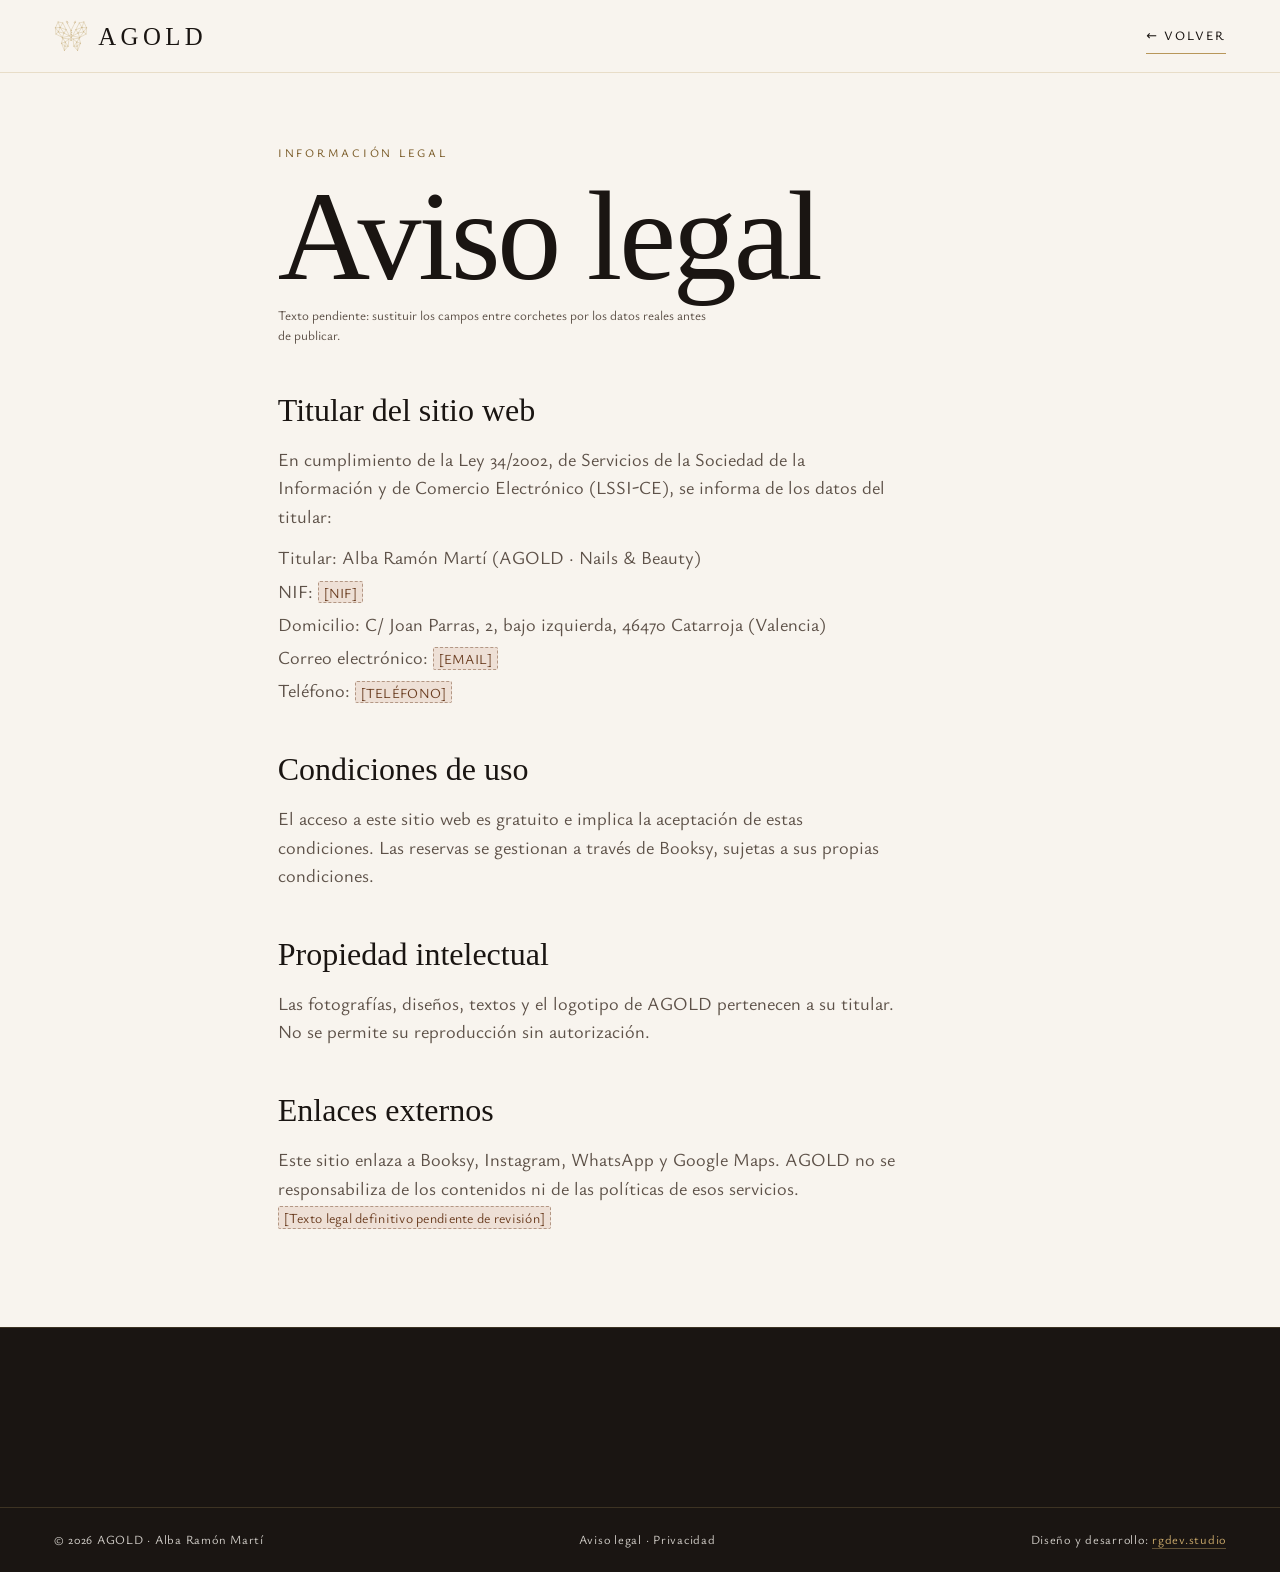
==== aviso-legal.html @ 62e0ce99 "Web de AGOLD · Nails & Beauty: one-page con mariposa 3D «Metamorfosis» - Hero WebGL con facetas de p" ====
<!doctype html>
<html lang="es" class="js reduced">
<head>
  <meta charset="utf-8">
  <meta name="viewport" content="width=device-width, initial-scale=1">
  <title>Aviso legal | AGOLD · Nails &amp; Beauty</title>
  <meta name="robots" content="noindex">
  <link rel="icon" href="favicon.svg" type="image/svg+xml">
  <link rel="stylesheet" href="css/styles.css">
</head>
<body>
  <header class="nav is-solid">
    <a class="nav__brand" href="./" aria-label="AGOLD · Volver al inicio">
      <img src="assets/logo/agold-mariposa.svg" alt="" width="34" height="32">
      <span class="nav__word">AGOLD</span>
    </a>
    <a class="link-arrow" href="./">← Volver</a>
  </header>
  <main class="legal wrap">
    <span class="eyebrow">Información legal</span>
    <h1 class="display">Aviso legal</h1>
    <p class="hours__note">Texto pendiente: sustituir los campos entre corchetes por los datos reales antes de publicar.</p>
    <h2>Titular del sitio web</h2>
    <p>En cumplimiento de la Ley 34/2002, de Servicios de la Sociedad de la Información y de Comercio Electrónico (LSSI-CE), se informa de los datos del titular:</p>
    <ul>
      <li>Titular: Alba Ramón Martí (AGOLD · Nails &amp; Beauty)</li>
      <li>NIF: <span class="ph">[NIF]</span></li>
      <li>Domicilio: C/ Joan Parras, 2, bajo izquierda, 46470 Catarroja (Valencia)</li>
      <li>Correo electrónico: <span class="ph">[EMAIL]</span></li>
      <li>Teléfono: <span class="ph">[TELÉFONO]</span></li>
    </ul>
    <h2>Condiciones de uso</h2>
    <p>El acceso a este sitio web es gratuito e implica la aceptación de estas condiciones. Las reservas se gestionan a través de Booksy, sujetas a sus propias condiciones.</p>
    <h2>Propiedad intelectual</h2>
    <p>Las fotografías, diseños, textos y el logotipo de AGOLD pertenecen a su titular. No se permite su reproducción sin autorización.</p>
    <h2>Enlaces externos</h2>
    <p>Este sitio enlaza a Booksy, Instagram, WhatsApp y Google Maps. AGOLD no se responsabiliza de los contenidos ni de las políticas de esos servicios.</p>
    <p><span class="ph">[Texto legal definitivo pendiente de revisión]</span></p>
  </main>
  <footer class="footer">
    <div class="wrap footer__legal">
      <p>© 2026 AGOLD · Alba Ramón Martí</p>
      <p><a href="aviso-legal.html">Aviso legal</a> · <a href="privacidad.html">Privacidad</a></p>
      <p class="footer__credit">Diseño y desarrollo: <a href="https://www.instagram.com/rgdev.studio" target="_blank" rel="noopener">rgdev.studio</a></p>
    </div>
  </footer>
</body>
</html>
---- css/styles.css ----
/* ════════════════════════════════════════════════════════════════
   AGOLD · Nails & Beauty — «oro hecho a mano»
   Diseño y desarrollo: rgdev.studio
   ════════════════════════════════════════════════════════════════ */

@font-face {
  font-family: 'Imbue';
  src: url('../assets/fonts/imbue-var.woff2') format('woff2');
  font-weight: 100 900; font-style: normal; font-display: swap;
}
@font-face {
  font-family: 'Redaction';
  src: url('../assets/fonts/redaction-italic.woff2') format('woff2');
  font-weight: 400; font-style: italic; font-display: swap;
}
@font-face {
  font-family: 'Ysabeau';
  src: url('../assets/fonts/ysabeau-var.woff2') format('woff2');
  font-weight: 1 1000; font-style: normal; font-display: swap;
}
@font-face {
  font-family: 'Syne';
  src: url('../assets/fonts/syne-500.woff2') format('woff2');
  font-weight: 500; font-style: normal; font-display: swap;
}

:root {
  --ivory: #F8F4EE;
  --ivory-2: #F3EDE4;
  --champagne: #EFE6D8;
  --nude: #E8CFC4;
  --gold: #B8975A;          /* filetes, iconos, detalles (nunca texto pequeño sobre claro) */
  --gold-light: #D9BE86;
  --gold-text: #7E602E;     /* oro oscuro para texto de acento (AA sobre marfil y champán) */
  --gold-on-dark: #C9A86A;  /* oro para texto sobre espresso (AA) */
  --espresso: #1A1512;
  --ink: #1A1512;
  --ink-soft: #5E5249;      /* texto secundario (6,9:1 sobre marfil) */
  --tortoise: #6B3E22;
  --line: rgba(184, 151, 90, .55);

  --f-display: 'Imbue', 'Didot', 'Bodoni 72', Georgia, serif;   /* titulares: didona condensada */
  --f-italic: 'Redaction', 'Imbue', Georgia, serif;               /* acentos en cursiva caligráfica */
  --f-sans: 'Ysabeau', 'Optima', 'Candara', system-ui, sans-serif;  /* texto e interfaz */
  --f-label: 'Syne', 'Ysabeau', system-ui, sans-serif;            /* etiquetas en mayúsculas */

  --ease: cubic-bezier(0.22, 1, 0.36, 1);
  --gutter: clamp(1rem, 4.2vw, 3.75rem);
  --maxw: 1480px;
  --radius: 3px;
  --nav-h: 4.5rem;
  --section-y: clamp(6rem, 13vw, 12rem);
}

*, *::before, *::after { box-sizing: border-box; }
html { -webkit-text-size-adjust: 100%; text-size-adjust: 100%; scroll-behavior: auto; }
html.lenis, html.lenis body { height: auto; }
.lenis.lenis-smooth { scroll-behavior: auto !important; }
.lenis.lenis-stopped { overflow: hidden; }
body {
  margin: 0;
  background: var(--ivory);
  color: var(--ink);
  font-family: var(--f-sans);
  font-size: 1.0625rem;
  line-height: 1.55;
  font-weight: 430;
  -webkit-font-smoothing: antialiased;
  -moz-osx-font-smoothing: grayscale;
  overflow-x: clip;
}
@media (min-width: 900px) { body { font-size: 1.15rem; } }
img, svg, canvas, picture { display: block; max-width: 100%; }
img { height: auto; }
a { color: inherit; text-decoration: none; }
button { font: inherit; color: inherit; background: none; border: 0; padding: 0; cursor: pointer; }
ul, ol { list-style: none; margin: 0; padding: 0; }
h1, h2, h3, p, figure, dl, dd, blockquote { margin: 0; }
address { font-style: normal; }
::selection { background: var(--nude); color: var(--espresso); }
[hidden] { display: none !important; }

:focus-visible {
  outline: 1.5px solid var(--gold-text);
  outline-offset: 4px;
  border-radius: 2px;
}
.training :focus-visible, .footer :focus-visible, .menu :focus-visible,
.viewer :focus-visible, .final :focus-visible { outline-color: var(--gold-light); }

.sr-only {
  position: absolute !important; width: 1px; height: 1px; padding: 0; margin: -1px;
  overflow: hidden; clip: rect(0 0 0 0); white-space: nowrap; border: 0;
}
.skip-link {
  position: fixed; left: 1rem; top: -4rem; z-index: 200;
  background: var(--espresso); color: var(--ivory); padding: .7rem 1.1rem; border-radius: 999px;
  font-size: .85rem; transition: top .3s var(--ease);
}
.skip-link:focus { top: 1rem; }

.wrap { width: 100%; max-width: var(--maxw); margin-inline: auto; padding-inline: var(--gutter); }

/* Grano de papel muy sutil */
.grain {
  position: fixed; inset: 0; z-index: 90; pointer-events: none; opacity: .055;
  background-image: url("data:image/svg+xml,%3Csvg xmlns='http://www.w3.org/2000/svg' width='180' height='180'%3E%3Cfilter id='n'%3E%3CfeTurbulence type='fractalNoise' baseFrequency='.9' numOctaves='2' stitchTiles='stitch'/%3E%3CfeColorMatrix values='0 0 0 0 .1 0 0 0 0 .08 0 0 0 0 .07 0 0 0 1.4 -.2'/%3E%3C/filter%3E%3Crect width='180' height='180' filter='url(%23n)'/%3E%3C/svg%3E");
}

/* Placeholders visibles (pendientes de Alba) */
.ph {
  font-family: var(--f-sans); font-style: normal; font-size: max(.75em, .8rem); letter-spacing: .02em;
  color: var(--tortoise); background: rgba(232, 207, 196, .55);
  border: 1px dashed rgba(107, 62, 34, .45); border-radius: 2px; padding: .05em .35em;
  white-space: nowrap; vertical-align: baseline;
}
.training .ph, .footer .ph { color: var(--gold-light); background: rgba(201, 168, 106, .1); border-color: rgba(201, 168, 106, .45); }
.placeholder {
  position: relative; display: grid; place-items: center; overflow: hidden;
  background:
    linear-gradient(135deg, transparent 49.6%, rgba(184,151,90,.35) 49.8%, rgba(184,151,90,.35) 50.2%, transparent 50.4%),
    linear-gradient(45deg, transparent 49.6%, rgba(184,151,90,.22) 49.8%, rgba(184,151,90,.22) 50.2%, transparent 50.4%),
    var(--champagne);
  border-radius: var(--radius);
}
.placeholder > span {
  font-size: .7rem; letter-spacing: .18em; text-transform: uppercase; color: var(--ink-soft);
  background: var(--ivory); padding: .5rem .8rem; border-radius: 2px; position: relative;
}

/* ─────────── Tipografía ─────────── */
.eyebrow {
  display: inline-block; font-size: .72rem; font-weight: 500; letter-spacing: .24em;
  text-transform: uppercase; color: var(--gold-text);
}
.sec-head { display: flex; align-items: center; gap: 1rem; margin-bottom: clamp(1.2rem, 2.5vw, 2rem); }
.sec-num {
  font-family: var(--f-display); font-size: .95rem; color: var(--gold-text); letter-spacing: .04em;
  display: inline-flex; align-items: center; gap: 1rem;
}
.sec-num::after { content: ''; width: clamp(2.5rem, 6vw, 5rem); height: 1px; background: var(--gold); }

.display {
  font-family: var(--f-display); font-weight: 400;
  font-size: clamp(3.1rem, 10.5vw, 9rem);
  line-height: .9; letter-spacing: -.035em; color: var(--ink);
}
.display--xl { font-size: clamp(3.3rem, 11.5vw, 10rem); }
.display em, .hero__title em, .manifesto em, .hp__note em {
  font-family: var(--f-italic); font-style: italic; font-weight: 400; font-size: .8em; letter-spacing: -.01em;
  color: var(--gold-text); padding-right: .04em;
}
.line { display: block; overflow: hidden; padding: .04em 0 .14em; margin-bottom: -.12em; }
.line > span { display: inline-block; will-change: transform; }
.lead { font-size: clamp(1.15rem, 1.6vw, 1.4rem); line-height: 1.45; color: var(--ink); max-width: 34ch; }

/* ─────────── Botones ─────────── */
@property --sweep { syntax: '<angle>'; inherits: false; initial-value: 0deg; }
.btn {
  --h: 3.25rem;
  position: relative; isolation: isolate;
  display: inline-flex; align-items: center; justify-content: center; gap: .6rem;
  min-height: var(--h); padding: 0 1.9rem; border-radius: 999px;
  font-family: var(--f-sans); font-size: .78rem; font-weight: 500; letter-spacing: .16em; text-transform: uppercase;
  white-space: nowrap; transition: background-color .4s var(--ease), color .4s var(--ease), border-color .4s var(--ease);
  will-change: transform;
}
.btn > span { position: relative; z-index: 1; }
.btn::before {
  /* destello dorado que recorre el borde */
  content: ''; position: absolute; inset: 0; border-radius: inherit; padding: 1px; z-index: 0; pointer-events: none;
  background: conic-gradient(from var(--sweep), transparent 0 72%, rgba(246, 227, 180, 0) 74%, #F6E3B4 82%, rgba(246, 227, 180, 0) 90%, transparent 100%);
  -webkit-mask: linear-gradient(#000 0 0) content-box, linear-gradient(#000 0 0);
  -webkit-mask-composite: xor; mask-composite: exclude;
  opacity: 0;
}
.btn:hover::before, .btn:focus-visible::before { animation: sweep 1.1s var(--ease) forwards; }
@keyframes sweep { 0% { --sweep: 0deg; opacity: 1; } 85% { opacity: 1; } 100% { --sweep: 360deg; opacity: 0; } }
.btn--sm { --h: 2.6rem; padding: 0 1.3rem; font-size: .72rem; }
.btn--dark { background: var(--espresso); color: var(--ivory); }
.btn--dark:hover { background: #2B231E; }
.btn--line { border: 1px solid var(--gold); color: var(--ink); }
.btn--line:hover { background: var(--espresso); color: var(--ivory); border-color: var(--espresso); }
.btn--gold { background: var(--gold); color: var(--espresso); }
.btn--gold:hover { background: var(--gold-light); }
.btn--ghost-light { border: 1px solid rgba(248, 244, 238, .5); color: var(--ivory); }
.btn--ghost-light:hover { background: var(--ivory); color: var(--espresso); }

.link-arrow {
  display: inline-flex; align-items: center; gap: .5rem; font-size: .8rem; font-weight: 500;
  letter-spacing: .16em; text-transform: uppercase; padding: .5rem 0;
  background: linear-gradient(var(--gold), var(--gold)) 0 100% / 100% 1px no-repeat;
  transition: background-size .5s var(--ease);
}
.link-arrow:hover { background-size: 0 1px; background-position: 100% 100%; }

/* Filete con faceta central (sistema gráfico de la mariposa) */
.facet-rule {
  display: inline-block; width: 5rem; height: 12px; vertical-align: middle;
  background: url("data:image/svg+xml,%3Csvg xmlns='http://www.w3.org/2000/svg' viewBox='0 0 80 12'%3E%3Cpath d='M0 6h33M47 6h33' stroke='%23B8975A' stroke-width='1'/%3E%3Cpath d='M34 6l6-5 6 5-6 5z M34 6h12 M40 1v10' fill='none' stroke='%23B8975A' stroke-width='.8'/%3E%3C/svg%3E") center / contain no-repeat;
}

/* ─────────── Navegación ─────────── */
.nav {
  position: fixed; inset: 0 0 auto 0; z-index: 60; height: var(--nav-h);
  display: flex; align-items: center; justify-content: space-between; padding-inline: var(--gutter);
  transition: transform .6s var(--ease), background-color .5s var(--ease), color .4s;
}
.nav.is-hidden { transform: translateY(-110%); }
.nav.is-solid { background: rgba(248, 244, 238, .92); box-shadow: 0 1px 0 rgba(184, 151, 90, .25); }
.nav__brand { display: inline-flex; align-items: center; gap: .65rem; }
.nav__mark { width: 2.1rem; height: auto; overflow: visible; }
.nav__mark g { fill: none; stroke: var(--gold); stroke-width: 2.4; stroke-linejoin: round; stroke-linecap: round; }
.nav__mark.is-flash g { animation: navflash 1.4s var(--ease); }
@keyframes navflash {
  0% { stroke: var(--gold); filter: none; }
  25% { stroke: #F6E3B4; filter: drop-shadow(0 0 5px rgba(232, 196, 120, .95)); }
  100% { stroke: var(--gold); filter: none; }
}
.nav__word { font-family: var(--f-display); font-size: 1.3rem; letter-spacing: .14em; padding-top: .1em; }
.nav__actions { display: flex; align-items: center; gap: clamp(.6rem, 2vw, 1.4rem); }
.nav__menu { display: inline-flex; align-items: center; gap: .7rem; height: 2.75rem; padding: 0 .2rem; font-size: .72rem; letter-spacing: .2em; text-transform: uppercase; font-weight: 500; }
.nav__burger { display: grid; gap: 6px; width: 26px; }
.nav__burger i { display: block; height: 1px; background: currentColor; transition: transform .5s var(--ease); }
.nav__burger i:last-child { width: 70%; justify-self: end; }
.nav__menu[aria-expanded='true'] .nav__burger i:first-child { transform: translateY(3.5px) rotate(45deg); }
.nav__menu[aria-expanded='true'] .nav__burger i:last-child { width: 100%; transform: translateY(-3.5px) rotate(-45deg); }
.menu-open .nav { color: var(--ivory); background: transparent; box-shadow: none; transform: none; }
.menu-open .nav .btn--line { color: var(--ivory); }
@media (max-width: 520px) { .nav__menu-label { display: none; } .nav__book { --h: 2.4rem; padding: 0 1.05rem; } }

/* Menú a pantalla completa */
.menu {
  position: fixed; inset: 0; z-index: 55; background: var(--espresso); color: var(--ivory);
  display: flex; align-items: stretch; clip-path: inset(0 0 100% 0); transition: clip-path .8s var(--ease);
}
.menu.is-open { clip-path: inset(0 0 0 0); }
.menu__inner { width: 100%; max-width: var(--maxw); margin: 0 auto; padding: calc(var(--nav-h) + 3vh) var(--gutter) 2.5rem; display: flex; flex-direction: column; justify-content: space-between; overflow-y: auto; }
.menu__list { counter-reset: none; }
.menu__list li { border-bottom: 1px solid rgba(201, 168, 106, .22); overflow: hidden; }
.menu__list a { display: flex; align-items: baseline; gap: clamp(1rem, 3vw, 2.5rem); padding: clamp(.4rem, 1.4vh, 1rem) 0; transition: color .4s var(--ease), padding .5s var(--ease); }
.menu__num { font-size: .8rem; letter-spacing: .1em; color: var(--gold-on-dark); min-width: 2ch; }
.menu__txt { font-family: var(--f-display); font-size: clamp(2.6rem, 9.5vh, 7rem); line-height: 1.02; letter-spacing: -.03em; transform: translateY(105%); transition: transform .9s var(--ease); display: inline-block; }
.menu.is-open .menu__txt { transform: none; }
.menu.is-open li:nth-child(2) .menu__txt { transition-delay: .06s; }
.menu.is-open li:nth-child(3) .menu__txt { transition-delay: .12s; }
.menu.is-open li:nth-child(4) .menu__txt { transition-delay: .18s; }
.menu.is-open li:nth-child(5) .menu__txt { transition-delay: .24s; }
.menu__list a:hover { color: var(--gold-light); padding-left: .6rem; }
.menu__foot { display: flex; flex-wrap: wrap; justify-content: space-between; gap: .5rem 2rem; font-size: .8rem; letter-spacing: .12em; text-transform: uppercase; color: rgba(248, 244, 238, .75); padding-top: 2rem; }
.menu__foot a { color: var(--gold-on-dark); }

/* ─────────── HERO · Metamorfosis ─────────── */
.hero { position: relative; z-index: 2; }
.hero__stage {
  position: relative; height: 100vh; height: 100svh; min-height: 34rem; overflow: hidden;
  background: radial-gradient(120% 90% at 50% 42%, #FBF8F3 0%, var(--ivory) 38%, #F2EADD 78%, var(--champagne) 100%);
}
.hero__glow { position: absolute; inset: 0; pointer-events: none;
  background: radial-gradient(38% 30% at 50% 44%, rgba(255, 252, 245, .9), rgba(255, 252, 245, 0) 70%); }
.hero__shadow {
  position: absolute; left: 50%; top: 77%; width: min(46vw, 34rem); height: 3.2rem; transform: translate(-50%, -50%);
  background: radial-gradient(50% 50% at 50% 50%, rgba(92, 70, 40, .22), rgba(92, 70, 40, 0) 70%);
  filter: blur(6px); pointer-events: none;
}
@media (max-width: 899px) { .hero__shadow { top: 72%; width: 78vw; } }

.hero__svg {
  position: absolute; left: 50%; top: 46%; width: min(52vh, 74vw); transform: translate(-50%, -50%);
  pointer-events: none;
}
.draw-butterfly { width: 100%; height: auto; overflow: visible; }
.draw-butterfly g { fill: none; stroke-width: .7; stroke-linejoin: round; stroke-linecap: round; }
.hero-3d .hero__svg { opacity: 0; transition: opacity .6s var(--ease); }
.hero-3d.webgl-failed .hero__svg, .hero-3d.svg-temp .hero__svg, .hero-svg .hero__svg { opacity: 1; transition: opacity .6s var(--ease); }
.motion.hero-svg .draw-butterfly path, .motion.hero-svg .draw-butterfly ellipse,
.motion.webgl-failed .draw-butterfly path, .motion.webgl-failed .draw-butterfly ellipse,
.motion.svg-temp .draw-butterfly path, .motion.svg-temp .draw-butterfly ellipse {
  stroke-dasharray: 1; stroke-dashoffset: 1;
  animation: draw 1.1s var(--ease) forwards; animation-delay: calc(var(--i) * 28ms + .15s);
}
@keyframes draw { to { stroke-dashoffset: 0; } }
.hero__svg.is-shine { filter: drop-shadow(0 0 10px rgba(226, 190, 120, .35)); transition: filter 1.2s; }

.hero__webgl { position: fixed; inset: 0; z-index: 30; pointer-events: none; opacity: 0; transition: opacity .6s var(--ease); }
.hero__webgl.is-ready { opacity: 1; }
.hero__webgl canvas { width: 100% !important; height: 100% !important; }

.hero__kicker {
  position: absolute; left: var(--gutter); right: var(--gutter); bottom: clamp(1.25rem, 4vh, 2.5rem);
  display: flex; flex-direction: column; gap: .15rem; font-size: .7rem; letter-spacing: .22em; text-transform: uppercase; color: var(--ink-soft);
}
@media (max-width: 599px) { .hero__kicker { right: auto; max-width: 52%; font-size: .62rem; letter-spacing: .16em; } .hero__kicker span:last-child { display: none; } .hero__rating { font-size: .62rem; letter-spacing: .1em; } }
.hero__kicker span:first-child { color: var(--ink); }
.hero__rating {
  position: absolute; right: var(--gutter); bottom: clamp(1.25rem, 4vh, 2.5rem); text-align: right;
  display: flex; flex-direction: column; font-size: .7rem; letter-spacing: .16em; text-transform: uppercase; color: var(--ink-soft);
}
.hero__rating strong { font-family: var(--f-display); font-weight: 400; font-size: 1.5rem; letter-spacing: 0; color: var(--ink); line-height: 1.1; }
.hero__cue {
  position: absolute; left: 50%; bottom: clamp(1.25rem, 4vh, 2.5rem); transform: translateX(-50%);
  display: flex; flex-direction: column; align-items: center; gap: .6rem; font-size: .66rem; letter-spacing: .26em; text-transform: uppercase; color: var(--ink-soft);
}
.hero__cue i { width: 1px; height: 2.6rem; background: linear-gradient(var(--gold), var(--gold)) 0 0 / 1px 0 no-repeat, rgba(184, 151, 90, .25); animation: cue 2.4s var(--ease) infinite; }
@keyframes cue { 0% { background-size: 1px 0; background-position: 0 0; } 50% { background-size: 1px 100%; background-position: 0 0; } 51% { background-position: 0 100%; } 100% { background-size: 1px 0; background-position: 0 100%; } }
@media (max-width: 599px) { .hero__cue { display: none; } }
.hero__skip {
  position: absolute; right: var(--gutter); top: calc(var(--nav-h) + .5rem); z-index: 40;
  font-size: .68rem; letter-spacing: .2em; text-transform: uppercase; color: var(--ink-soft);
  padding: .55rem .9rem; border: 1px solid rgba(184, 151, 90, .5); border-radius: 999px; background: rgba(248, 244, 238, .7);
}

.hero__content {
  position: absolute; inset: 0; z-index: 20; display: flex; flex-direction: column; align-items: center; justify-content: center;
  text-align: center; padding: var(--nav-h) var(--gutter) 5rem; pointer-events: none;
}
.hero__content a { pointer-events: auto; }
.hero__title {
  display: flex; flex-wrap: wrap; justify-content: center; column-gap: .24em;
  font-family: var(--f-display); font-weight: 400; font-size: clamp(3.6rem, 17.5vw, 11rem); line-height: .88; letter-spacing: -.04em;
}
.hero__title .line { flex-basis: 100%; padding-inline: .06em; }
.hero__title .br { display: none; }
@media (min-width: 700px) {
  .hero__title { font-size: clamp(3.6rem, 12.2vw, 11rem); }
  .hero__title .line { flex-basis: auto; padding-inline: 0; }
  .hero__title .br { display: block; flex-basis: 100%; height: 0; }
}
.hero__sub { margin-top: clamp(1.4rem, 3vh, 2.2rem); font-size: .74rem; letter-spacing: .22em; text-transform: uppercase; color: var(--ink-soft); max-width: 62ch; }
.hero__ctas { margin-top: 1.6rem; display: flex; flex-wrap: wrap; align-items: center; justify-content: center; gap: 1rem 2rem; }
/* Estados iniciales de la secuencia de scroll (solo con movimiento y JS) */
.motion .hero__title .line > span { transform: translateY(110%); }
.motion [data-hero-fade] { opacity: 0; }
.no-gsap .hero__title .line > span, .no-gsap [data-hero-fade] { transform: none !important; opacity: 1 !important; }

/* Movimiento reducido: hero estático, sin pin */
.reduced .hero__stage { height: auto; min-height: 100svh; display: flex; flex-direction: column; justify-content: center; padding: calc(var(--nav-h) + 1rem) 0 6.5rem; }
.reduced .hero__svg { position: relative; left: auto; top: auto; transform: none; width: min(34vh, 52vw); margin: 0 auto; }
.reduced .hero__content { position: relative; inset: auto; padding-top: 1.5rem; padding-bottom: 0; }
.reduced .hero__shadow, .reduced .hero__cue { display: none; }

/* Primeras fotos (reciben las láminas) */
.hero-photos {
  position: relative; z-index: 1; display: grid; grid-template-columns: repeat(12, 1fr); column-gap: var(--gutter);
  padding: clamp(5rem, 10vw, 9rem) var(--gutter) clamp(4rem, 8vw, 7rem); max-width: var(--maxw); margin: 0 auto;
}
.hp { position: relative; }
.hp__frame { position: relative; border-radius: var(--radius); }
.hp__frame picture, .hp__frame img { width: 100%; height: 100%; object-fit: cover; border-radius: var(--radius); }
.hp figcaption, .card__cap, .caption {
  margin-top: .9rem; font-size: .7rem; letter-spacing: .18em; text-transform: uppercase; color: var(--ink-soft);
}
.hp--a { grid-column: 1 / span 7; }
.hp--a .hp__frame { aspect-ratio: 4 / 5; }
.hp--b { grid-column: 9 / span 4; margin-top: 30%; }
.hp--b .hp__frame { aspect-ratio: 1; }
.hp--c { grid-column: 4 / span 6; margin-top: -18%; }
.hp--c .hp__frame { aspect-ratio: 5 / 4; }
.hp__note { grid-column: 10 / span 3; align-self: end; font-family: var(--f-display); font-size: clamp(1.4rem, 2.2vw, 2rem); line-height: 1.15; letter-spacing: -.01em; }
@media (min-width: 900px) {
  .hp--a { grid-column: 1 / span 5; }
  .hp--b { grid-column: 7 / span 3; margin-top: 42%; }
  .hp--c { grid-column: 10 / span 3; margin-top: 8%; }
  .hp--c .hp__frame { aspect-ratio: 3 / 4; }
  .hp__note { grid-column: 7 / span 4; margin-top: -6rem; }
}
@media (max-width: 899px) {
  .hp--a { grid-column: 1 / span 10; }
  .hp--b { grid-column: 6 / span 7; margin-top: 2.5rem; }
  .hp--c { grid-column: 1 / span 8; margin-top: 3rem; }
  .hp__note { grid-column: 1 / -1; margin-top: 3rem; }
}
/* Marco dorado formado por las láminas */
.leaf-line { position: absolute; inset: -10px; border: 1px solid var(--gold); border-radius: 4px; opacity: 0; transform: scale(1.03); pointer-events: none; transition: opacity .9s var(--ease), transform 1.1s var(--ease); }
.leaf-line::before, .leaf-line::after {
  content: ''; position: absolute; width: 22px; height: 18px;
  background: linear-gradient(135deg, #E9CF94, var(--gold) 55%, #9C7C43);
  clip-path: polygon(0 0, 100% 35%, 30% 100%);
}
.leaf-line::before { left: -8px; top: -8px; }
.leaf-line::after { right: -9px; bottom: -8px; transform: rotate(180deg); }
.is-framed .leaf-line { opacity: 1; transform: none; }
.reduced .leaf-line, .hero-svg .leaf-line, .webgl-failed .leaf-line { opacity: 1; transform: none; }

/* ─────────── Manifiesto ─────────── */
.manifesto { padding: var(--section-y) 0; }
.manifesto .wrap { max-width: 1240px; }
.manifesto__text {
  margin-top: 2rem; font-family: var(--f-display); font-size: clamp(2rem, 4.4vw, 3.6rem); line-height: 1.14; letter-spacing: -.02em;
}
.manifesto__text .w { display: inline; }
.motion .manifesto__text .w { opacity: .3; }
.no-gsap .manifesto__text .w { opacity: 1; }
.manifesto__sign { margin-top: 2.5rem; display: flex; align-items: center; gap: 1rem; font-family: var(--f-italic); font-style: italic; font-size: 1.5rem; }
.manifesto__sign em { color: var(--gold-text); }

/* ─────────── Trabajos · lookbook ─────────── */
.works { position: relative; background: var(--ivory); }
.works__pin { padding: var(--section-y) 0 clamp(3rem, 6vw, 5rem); }
.works__head { display: grid; gap: 1.6rem; }
.filters { display: flex; gap: .45rem; overflow-x: auto; scrollbar-width: none; padding: .3rem var(--gutter); margin-inline: calc(var(--gutter) * -1); -webkit-overflow-scrolling: touch; }
.filters::-webkit-scrollbar { display: none; }
.filter {
  flex: none; min-height: 2.5rem; padding: 0 1.1rem; border: 1px solid rgba(184, 151, 90, .55); border-radius: 999px;
  font-size: .72rem; letter-spacing: .14em; text-transform: uppercase; transition: background-color .35s var(--ease), color .35s var(--ease);
}
.filter:hover { border-color: var(--espresso); }
.filter.is-active { background: var(--espresso); color: var(--ivory); border-color: var(--espresso); }
.works__viewport { margin-top: clamp(2rem, 4vw, 3.5rem); }
.works__track {
  display: flex; align-items: flex-start; gap: clamp(1rem, 3vw, 2.5rem);
  padding-inline: var(--gutter); overflow-x: auto; scroll-snap-type: x mandatory; scrollbar-width: none;
  overscroll-behavior-x: contain; -webkit-overflow-scrolling: touch; cursor: grab;
}
.works__track::-webkit-scrollbar { display: none; }
.works__track.is-dragging { cursor: grabbing; scroll-snap-type: none; }
.card { flex: none; scroll-snap-align: center; width: 74vw; max-width: 26rem; }
.card:nth-child(even) { margin-top: 2.2rem; }
.card__btn { display: block; width: 100%; text-align: left; }
.card__media { position: relative; overflow: hidden; border-radius: var(--radius); background: var(--champagne); }
.card__media picture { width: 100%; height: 100%; }
.card__media img { width: 100%; height: 100%; object-fit: cover; transform-origin: center; transition: transform 1.2s var(--ease); }
.card__btn:hover .card__media img { transform: scale(1.035); }
.card[data-crop='tall'] .card__media { aspect-ratio: 4 / 5.2; }
.card[data-crop='portrait'] .card__media { aspect-ratio: 4 / 5; }
.card[data-crop='square'] .card__media { aspect-ratio: 1; }
.card[data-crop='wide'] .card__media { aspect-ratio: 5 / 4; }
.card__cap { display: flex; gap: .5rem; }
.card__cap b { font-weight: 500; color: var(--ink); white-space: nowrap; }
.works__foot { display: flex; justify-content: space-between; align-items: center; gap: 1rem; margin-top: 2rem; }
.works__count { font-size: .72rem; letter-spacing: .18em; text-transform: uppercase; color: var(--ink-soft); }

/* Escritorio: pin + desplazamiento horizontal */
@media (min-width: 900px) {
  .works__head { grid-template-columns: 1fr auto; align-items: end; }
  .works__head .sec-head, .works__head h2 { grid-column: 1; }
  .filters { grid-column: 2; grid-row: 2; flex-wrap: wrap; justify-content: flex-end; max-width: 34rem; overflow: visible; margin: 0; padding: 0; }
  .card { width: auto; max-width: none; }
  .card[data-crop='tall'] .card__media { height: min(60vh, 40rem); aspect-ratio: 4 / 5.2; }
  .card[data-crop='portrait'] .card__media { height: min(52vh, 34rem); aspect-ratio: 4 / 5; }
  .card[data-crop='square'] .card__media { height: min(44vh, 30rem); aspect-ratio: 1; }
  .card[data-crop='wide'] .card__media { height: min(40vh, 27rem); aspect-ratio: 5 / 4; }
  .card:nth-child(3n+2) { margin-top: 10vh; }
  .card:nth-child(3n) { margin-top: 3vh; }
  .card:nth-child(even) { margin-top: unset; }
  .card:nth-child(3n+2) { margin-top: 10vh; }
  .works.is-pinned .works__pin { height: 100vh; padding: calc(var(--nav-h) + 3vh) 0 3vh; display: flex; flex-direction: column; }
  .works.is-pinned .works__viewport { flex: 1; overflow: hidden; margin-top: 3vh; }
  .works.is-pinned .works__track { overflow: visible; scroll-snap-type: none; width: max-content; padding-right: 30vw; cursor: none; }
  .works.is-pinned .works__head { gap: 1rem; }
  .works.is-pinned .works__head .display { font-size: clamp(3rem, 8vw, 7.5rem); }
  .works.is-pinned .works__foot { margin-top: 0; }
}

/* ─────────── Pincelada + top coat ─────────── */
[data-brush] { position: relative; }
.brush-canvas { position: absolute; inset: 0; width: 100%; height: 100%; z-index: 2; pointer-events: none; border-radius: inherit; }
.topcoat { position: absolute; inset: 0; z-index: 3; overflow: hidden; pointer-events: none; border-radius: inherit; }
.topcoat::after {
  content: ''; position: absolute; top: -20%; bottom: -20%; left: 0; width: 38%;
  background: linear-gradient(100deg, rgba(255, 255, 255, 0) 0%, rgba(255, 255, 255, .08) 30%, rgba(255, 255, 255, .55) 50%, rgba(255, 255, 255, .08) 70%, rgba(255, 255, 255, 0) 100%);
  transform: translateX(-130%) skewX(-14deg);
}
.topcoat.is-on::after { animation: topcoat 1.25s cubic-bezier(.45, .05, .25, 1) forwards; }
@keyframes topcoat { to { transform: translateX(330%) skewX(-14deg); } }

/* Reveal genérico de imagen */
.motion [data-reveal-img] { clip-path: inset(100% 0 0 0); }
.motion [data-reveal-img].is-in { clip-path: inset(0 0 0 0); transition: clip-path 1.4s var(--ease); }
.no-gsap [data-reveal-img] { clip-path: none !important; }
.motion [data-reveal-img] img { transform: scale(1.08); }
.motion [data-reveal-img].is-in img { transform: none; transition: transform 1.8s var(--ease); }

/* ─────────── El detalle ─────────── */
.detail { padding: var(--section-y) 0; background: var(--champagne); position: relative; overflow: hidden; }
.detail__grid { display: grid; gap: clamp(2.5rem, 5vw, 5rem); align-items: center; }
@media (min-width: 900px) { .detail__grid { grid-template-columns: 5fr 7fr; } }
.detail .lead { margin-top: 1.8rem; }
.detail__list { margin-top: 2.2rem; border-top: 1px solid var(--line); counter-reset: n; }
.detail__list li { border-bottom: 1px solid var(--line); }
.detail__list button { display: grid; grid-template-columns: 2.4rem 1fr; width: 100%; text-align: left; padding: 1rem 0; gap: .2rem 0; transition: color .3s; }
.detail__list .n { font-family: var(--f-display); color: var(--gold-text); grid-row: span 2; }
.detail__list strong { font-weight: 500; }
.detail__list span.t { grid-column: 2; color: var(--ink-soft); font-size: .95rem; line-height: 1.5; max-height: 0; overflow: hidden; opacity: 0; transition: max-height .6s var(--ease), opacity .4s; }
.detail__list button[aria-expanded='true'] span.t { max-height: 8rem; opacity: 1; }
.detail__media { position: relative; }
.detail__img { position: relative; border-radius: var(--radius); overflow: visible; }
.detail__img picture, .detail__img img { width: 100%; border-radius: var(--radius); }
.hs {
  position: absolute; z-index: 4; width: 2.75rem; height: 2.75rem; margin: -1.375rem 0 0 -1.375rem; border-radius: 50%;
  display: grid; place-items: center;
}
.hs::before { content: ''; width: .9rem; height: .9rem; border-radius: 50%; background: radial-gradient(circle at 35% 30%, #F6E3B4, var(--gold) 55%, #8C6E3A); box-shadow: 0 0 0 1px rgba(255, 255, 255, .8), 0 2px 10px rgba(26, 21, 18, .35); transition: transform .4s var(--ease); }
.hs::after { content: ''; position: absolute; inset: .3rem; border-radius: 50%; border: 1px solid rgba(255, 248, 230, .9); animation: pulse 2.6s var(--ease) infinite; }
.hs:hover::before, .hs[aria-expanded='true']::before { transform: scale(1.25); }
.hs[aria-expanded='true']::after { animation: none; opacity: 0; }
@keyframes pulse { 0% { transform: scale(.5); opacity: 1; } 100% { transform: scale(1.5); opacity: 0; } }
.reduced .hs::after { animation: none; }
.note {
  position: absolute; z-index: 5; width: min(17rem, 62vw); padding: 1.1rem 1.2rem; background: var(--ivory); border-radius: var(--radius);
  box-shadow: 0 18px 40px -18px rgba(26, 21, 18, .45); border-top: 1px solid var(--gold);
  opacity: 0; transform: translateY(8px); pointer-events: none; transition: opacity .4s var(--ease), transform .5s var(--ease);
}
.note.is-open { opacity: 1; transform: none; pointer-events: auto; }
.note h3 { font-family: var(--f-display); font-weight: 400; font-size: 1.35rem; line-height: 1.1; margin-bottom: .4rem; }
.note p { font-size: .9rem; line-height: 1.5; color: var(--ink-soft); }
.note .n { font-size: .68rem; letter-spacing: .2em; color: var(--gold-text); display: block; margin-bottom: .3rem; }

/* ─────────── Servicios · carta ─────────── */
.services { padding: var(--section-y) 0; }
.services__grid { display: grid; gap: clamp(2rem, 5vw, 6rem); margin-top: clamp(2.5rem, 5vw, 4.5rem); }
@media (min-width: 900px) {
  .services__grid { grid-template-columns: 5fr 7fr; align-items: start; }
  .services__visual { position: sticky; top: calc(var(--nav-h) + 4vh); }
}
.services__photo { position: relative; aspect-ratio: 4 / 5; border-radius: var(--radius); overflow: hidden; background: var(--champagne); }
@media (max-width: 899px) { .services__photo { aspect-ratio: 16 / 10; } }
.sp { position: absolute; inset: 0; opacity: 0; transition: opacity .8s var(--ease); }
.sp.is-active { opacity: 1; }
.sp picture, .sp img { width: 100%; height: 100%; object-fit: cover; }
.sp[data-photo='maquillaje'] img { object-position: 50% 28%; }
.tabs { display: flex; gap: clamp(1rem, 2.5vw, 2rem); border-bottom: 1px solid var(--line); overflow-x: auto; scrollbar-width: none; margin-inline: calc(var(--gutter) * -1); padding-inline: var(--gutter); }
.tabs::-webkit-scrollbar { display: none; }
@media (min-width: 900px) { .tabs { margin: 0; padding: 0; } }
.tabs [role='tab'] {
  flex: none; position: relative; padding: .9rem 0 1rem; font-family: var(--f-display); font-size: clamp(1.35rem, 2.2vw, 1.9rem); color: var(--ink-soft);
  transition: color .3s;
}
.tabs [role='tab']::after { content: ''; position: absolute; left: 0; right: 0; bottom: -1px; height: 1px; background: var(--espresso); transform: scaleX(0); transform-origin: left; transition: transform .6s var(--ease); }
.tabs [role='tab'][aria-selected='true'] { color: var(--ink); }
.tabs [role='tab'][aria-selected='true']::after { transform: none; }
.tabs [role='tab']:hover { color: var(--ink); }
.panel { padding-top: 1.2rem; }
.panel:focus-visible { outline-offset: 8px; }
.panel__group { margin: 1.8rem 0 .2rem; font-size: .72rem; font-weight: 500; letter-spacing: .24em; text-transform: uppercase; color: var(--gold-text); }
.price-list li { display: flex; align-items: baseline; gap: .8rem; padding: 1.05rem 0; border-bottom: 1px solid rgba(184, 151, 90, .28); }
.pl__name { font-size: 1.05rem; font-weight: 450; }
.pl__name small { display: block; margin-top: .15rem; font-size: .7rem; letter-spacing: .16em; text-transform: uppercase; color: var(--ink-soft); font-weight: 400; }
.pl__dots { flex: 1; min-width: 1.5rem; border-bottom: 1px dotted var(--gold); transform: translateY(-.3em); }
.pl__price { font-family: var(--f-display); font-size: clamp(1.25rem, 2vw, 1.55rem); white-space: nowrap; font-variant-numeric: lining-nums tabular-nums; }
.pl__price small { display: block; text-align: right; margin-top: .2rem; font-family: var(--f-sans); font-size: .66rem; letter-spacing: .22em; color: var(--ink-soft); }
.panel__note { margin-top: 1rem; color: var(--ink-soft); }
.services__note { margin: 2rem 0 1.6rem; font-size: .88rem; color: var(--ink-soft); font-style: normal; padding-left: 1rem; border-left: 1px solid var(--gold); }

/* ─────────── Duración y cuidado ─────────── */
.care {
  padding: clamp(3.5rem, 7vw, 6rem) 0; background-color: var(--champagne);
  background-image: url("data:image/svg+xml,%3Csvg xmlns='http://www.w3.org/2000/svg' width='120' height='104' viewBox='0 0 120 104'%3E%3Cpath d='M0 52 30 0h60l30 52-30 52H30z M30 0l30 52L90 0 M30 104l30-52 30 52 M0 52h120' fill='none' stroke='%23B8975A' stroke-opacity='.13' stroke-width='.7'/%3E%3C/svg%3E");
  border-block: 1px solid rgba(184, 151, 90, .35);
}
.care__title { margin-bottom: 2rem; font-weight: 400; }
.care__list { display: grid; gap: 2rem; }
@media (min-width: 760px) { .care__list { grid-template-columns: repeat(3, 1fr); gap: 0; } .care__list li { padding: 0 clamp(1.2rem, 3vw, 2.8rem); border-left: 1px solid var(--line); } .care__list li:first-child { padding-left: 0; border-left: 0; } }
.care__num { display: block; font-family: var(--f-italic); font-style: italic; color: var(--gold-text); margin-bottom: .6rem; }
.care__big { display: block; font-family: var(--f-display); font-weight: 400; font-size: clamp(1.8rem, 3.4vw, 2.8rem); line-height: 1.05; letter-spacing: -.02em; margin-bottom: .7rem; }
.care p { color: var(--ink-soft); font-size: .95rem; }

/* ─────────── Formación (oscura) ─────────── */
.training { position: relative; padding: var(--section-y) 0; background: var(--espresso); color: var(--ivory); overflow: hidden; }
.training .eyebrow, .training .sec-num { color: var(--gold-on-dark); }
.training .display { color: var(--ivory); }
.training .display em { color: var(--gold-on-dark); }
.training .lead { color: rgba(248, 244, 238, .82); margin-top: 1.8rem; }
.training__pattern {
  position: absolute; right: -10vw; top: 50%; width: min(70vw, 60rem); aspect-ratio: 1; transform: translateY(-50%); opacity: .12; pointer-events: none;
  background: url('../assets/logo/agold-mariposa.svg') center / contain no-repeat;
}
.training__grid { position: relative; display: grid; gap: clamp(3rem, 6vw, 6rem); align-items: center; }
@media (min-width: 900px) { .training__grid { grid-template-columns: 1.1fr 1fr; } }
.course { border: 1px solid rgba(201, 168, 106, .45); border-radius: 4px; padding: clamp(1.6rem, 3.5vw, 2.8rem); background: rgba(26, 21, 18, .6); position: relative; }
.course::before { content: ''; position: absolute; top: -1px; left: 2rem; right: 2rem; height: 1px; background: linear-gradient(90deg, transparent, var(--gold-light), transparent); }
.course__tag { font-size: .68rem; letter-spacing: .24em; text-transform: uppercase; color: var(--gold-on-dark); }
.course__title { margin: .8rem 0 1.6rem; font-family: var(--f-display); font-weight: 400; font-size: clamp(1.8rem, 3vw, 2.5rem); line-height: 1.1; }
.course__meta { display: grid; grid-template-columns: 1fr 1fr; gap: 1.2rem 1.5rem; padding: 1.4rem 0; border-block: 1px solid rgba(201, 168, 106, .25); }
.course__meta dt { font-size: .66rem; letter-spacing: .22em; text-transform: uppercase; color: rgba(248, 244, 238, .65); margin-bottom: .3rem; }
.course__notice { margin: 1.4rem 0 1.6rem; color: rgba(248, 244, 238, .82); }

/* ─────────── Alba ─────────── */
.about { padding: var(--section-y) 0; }
.about__grid { display: grid; gap: clamp(2.5rem, 6vw, 6rem); align-items: center; }
@media (min-width: 900px) { .about__grid { grid-template-columns: 5fr 6fr; } }
.placeholder--portrait { aspect-ratio: 4 / 5; }
.about__text .lead { margin: 1.8rem 0 1.2rem; max-width: 30ch; }
.about__text > p:not(.lead) { color: var(--ink-soft); max-width: 52ch; }
.stats { display: grid; grid-template-columns: repeat(3, 1fr); gap: 1rem; margin-top: 2.6rem; border-top: 1px solid var(--line); padding-top: 1.6rem; }
.stats li { display: flex; flex-direction: column; gap: .4rem; }
.stats strong { font-family: var(--f-display); font-weight: 400; font-size: clamp(2rem, 4.4vw, 3.6rem); line-height: 1; letter-spacing: -.03em; font-variant-numeric: lining-nums; }
.stats strong .ph { font-size: .45em; }
.stats li > span { font-size: .7rem; letter-spacing: .14em; text-transform: uppercase; color: var(--ink-soft); line-height: 1.45; }
@media (max-width: 520px) { .stats { grid-template-columns: 1fr 1fr; } .stats li:last-child { grid-column: 1 / -1; } }

/* ─────────── Opiniones ─────────── */
.reviews { padding: var(--section-y) 0; background: var(--ivory-2); overflow: hidden; }
.reviews__rows { margin-top: clamp(2.5rem, 5vw, 4rem); display: grid; gap: 1.2rem; }
.rrow { overflow: hidden; }
.rrow__track { display: flex; gap: 1.2rem; width: max-content; padding-inline: .6rem; }
.motion .rrow__track { animation: rmove var(--dur, 60s) linear infinite; }
.motion .rrow--rev .rrow__track { animation-direction: reverse; }
.rrow:hover .rrow__track, .rrow:focus-within .rrow__track, .rrow.is-paused .rrow__track { animation-play-state: paused; }
@keyframes rmove { to { transform: translateX(-50%); } }
.reduced .rrow { overflow-x: auto; scroll-snap-type: x mandatory; padding-inline: var(--gutter); }
.reduced .rrow__track [aria-hidden='true'] { display: none; }
.rcard {
  flex: none; width: min(80vw, 24rem); padding: 1.6rem 1.7rem; background: var(--ivory); border-radius: var(--radius);
  border: 1px solid rgba(184, 151, 90, .3); display: flex; flex-direction: column; gap: 1rem; scroll-snap-align: start;
}
.rcard__stars { color: var(--gold-text); letter-spacing: .25em; font-size: .85rem; }
.rcard blockquote { font-family: var(--f-display); font-size: 1.3rem; line-height: 1.3; letter-spacing: -.01em; }
.rcard footer { margin-top: auto; font-size: .68rem; letter-spacing: .18em; text-transform: uppercase; color: var(--ink-soft); }
.reviews__total { margin-top: 2.5rem; }
.reviews__total strong { font-weight: 600; }

/* ─────────── Visítanos ─────────── */
.visit { padding: var(--section-y) 0; }
.visit__grid { display: grid; gap: clamp(2rem, 4vw, 4rem); margin-top: clamp(2.5rem, 5vw, 4rem); }
@media (min-width: 900px) { .visit__grid { grid-template-columns: 7fr 4fr; align-items: stretch; } }
.visit__map { position: relative; min-height: 26rem; height: 62vh; max-height: 44rem; border-radius: var(--radius); overflow: hidden; background: var(--champagne); }
@media (max-width: 899px) { .visit__map { height: 70vw; min-height: 20rem; } }
.visit__map-fallback { position: absolute; inset: 0; display: grid; place-items: center; text-align: center; font-family: var(--f-display); font-size: 1.6rem; line-height: 1.2; color: var(--ink-soft);
  background-image: url("data:image/svg+xml,%3Csvg xmlns='http://www.w3.org/2000/svg' width='120' height='104' viewBox='0 0 120 104'%3E%3Cpath d='M0 52 30 0h60l30 52-30 52H30z M30 0l30 52L90 0 M30 104l30-52 30 52 M0 52h120' fill='none' stroke='%23B8975A' stroke-opacity='.18' stroke-width='.7'/%3E%3C/svg%3E"); }
.visit__map .maplibregl-canvas { outline: none; }
.visit__map .maplibregl-ctrl-attrib { font-size: 10px; background: rgba(248, 244, 238, .8); }
.map-marker { width: 64px; height: 64px; display: grid; place-items: center; position: relative; }
.map-marker::before { content: ''; position: absolute; inset: 8px; border-radius: 50%; background: var(--espresso); box-shadow: 0 10px 24px -8px rgba(26, 21, 18, .6); }
.map-marker::after { content: ''; position: absolute; inset: 0; border-radius: 50%; border: 1px solid var(--gold); animation: pulse 2.8s var(--ease) infinite; }
.map-marker svg { position: relative; width: 30px; height: auto; }
.map-marker svg g { fill: none; stroke: var(--gold-light); stroke-width: 3; stroke-linejoin: round; }
.visit__info { display: flex; flex-direction: column; align-items: flex-start; gap: 1.4rem; }
.status { display: inline-flex; align-items: center; gap: .6rem; font-size: .72rem; font-weight: 500; letter-spacing: .2em; text-transform: uppercase; padding: .55rem 1rem; border: 1px solid var(--line); border-radius: 999px; }
.status__dot { width: .5rem; height: .5rem; border-radius: 50%; background: var(--ink-soft); }
.status.is-open .status__dot { background: #4F7A4A; box-shadow: 0 0 0 4px rgba(79, 122, 74, .18); }
.status.is-closed .status__dot { background: var(--tortoise); }
.visit__address { font-family: var(--f-display); font-size: clamp(1.5rem, 2.4vw, 2rem); line-height: 1.2; letter-spacing: -.01em; }
.hours { width: 100%; border-collapse: collapse; font-size: .95rem; }
.hours th, .hours td { padding: .55rem 0; border-bottom: 1px solid rgba(184, 151, 90, .25); text-align: left; font-weight: 400; }
.hours td { text-align: right; color: var(--ink-soft); font-variant-numeric: tabular-nums; }
.hours tr.is-today th, .hours tr.is-today td { color: var(--ink); font-weight: 600; }
.hours tr.is-today th::after { content: ' · hoy'; color: var(--gold-text); font-weight: 500; font-size: .75rem; letter-spacing: .12em; text-transform: uppercase; }
.hours__note { font-size: .82rem; color: var(--tortoise); margin-top: -.6rem; }
.visit__links { display: grid; gap: .5rem; }
.visit__links a { border-bottom: 1px solid var(--line); padding-bottom: .15rem; }
.visit__links a:hover { border-color: var(--espresso); }

/* ─────────── CTA final ─────────── */
.final { position: relative; min-height: 92svh; display: flex; align-items: center; color: var(--ivory); overflow: hidden; background: var(--espresso); }
.final__bg { position: absolute; inset: 0; }
.final__bg picture, .final__bg img { width: 100%; height: 118%; object-fit: cover; object-position: 50% 50%; }
.final__bg::after { content: ''; position: absolute; inset: 0; background: rgba(26, 21, 18, .74); }
.final__inner { position: relative; padding-block: var(--section-y); }
.final .display { color: var(--ivory); }
.final .display em { color: var(--gold-light); }
.final__ctas { margin-top: clamp(2rem, 4vw, 3rem); display: flex; flex-wrap: wrap; gap: 1rem; }

/* ─────────── Footer ─────────── */
.footer { position: relative; background: var(--espresso); color: rgba(248, 244, 238, .82); padding-top: clamp(4rem, 8vw, 7rem); overflow: hidden; border-top: 1px solid rgba(201, 168, 106, .2); }
.footer__grid { display: grid; gap: 2.5rem; grid-template-columns: 1fr 1fr; }
@media (min-width: 900px) { .footer__grid { grid-template-columns: 2fr 1fr 1fr 1.3fr; } }
.footer__brand { grid-column: 1 / -1; display: flex; flex-direction: column; gap: 1.2rem; }
@media (min-width: 900px) { .footer__brand { grid-column: auto; } }
.footer__brand img { width: 6.5rem; height: auto; border-radius: 50%; }
.footer__brand p { max-width: 26ch; }
.footer__h { font-size: .68rem; font-weight: 500; letter-spacing: .24em; text-transform: uppercase; color: var(--gold-on-dark); margin-bottom: 1rem; }
.footer__col ul { display: grid; gap: .5rem; }
.footer a:hover { color: var(--gold-light); }
.footer__legal { display: flex; flex-wrap: wrap; justify-content: space-between; gap: .6rem 2rem; margin-top: clamp(3rem, 6vw, 5rem); padding-top: 1.4rem; padding-bottom: 1.4rem; border-top: 1px solid rgba(201, 168, 106, .2); font-size: .78rem; letter-spacing: .06em; }
.footer__credit a { color: var(--gold-on-dark); border-bottom: 1px solid rgba(201, 168, 106, .4); }
.footer__giant {
  font-family: var(--f-display); font-size: 33vw; line-height: .74; letter-spacing: -.05em; text-align: center;
  color: #6F5A35; margin-bottom: -.13em; margin-top: 1rem; user-select: none; white-space: nowrap;
  background: linear-gradient(180deg, #8C7246 0%, #5E4A2B 100%); -webkit-background-clip: text; background-clip: text; -webkit-text-fill-color: transparent;
}

/* ─────────── Reserva flotante (móvil) ─────────── */
.fab {
  position: fixed; z-index: 58; left: 50%; bottom: max(1rem, env(safe-area-inset-bottom)); transform: translate(-50%, 160%);
  display: flex; align-items: center; gap: .5rem; padding: .35rem; border-radius: 999px; background: rgba(248, 244, 238, .94);
  box-shadow: 0 16px 36px -14px rgba(26, 21, 18, .45), 0 0 0 1px rgba(184, 151, 90, .35); transition: transform .7s var(--ease);
}
.fab.is-visible { transform: translate(-50%, 0); }
.fab__book { --h: 3rem; padding: 0 2.2rem; }
.fab__wa { width: 3rem; height: 3rem; border-radius: 50%; display: grid; place-items: center; border: 1px solid var(--gold); color: var(--ink); }
.fab__wa svg { width: 1.3rem; }
@media (min-width: 900px) { .fab { display: none; } }
.menu-open .fab { transform: translate(-50%, 160%); }

/* ─────────── Visor ─────────── */
.viewer { position: fixed; inset: 0; z-index: 120; background: #14100D; color: var(--ivory); display: grid; grid-template-rows: 1fr auto; touch-action: pan-y; }
.viewer__stage { position: relative; display: grid; place-items: center; padding: 4.5rem 1rem 1rem; overflow: hidden; }
.viewer__stage picture { display: contents; }
.viewer__stage img { max-width: min(92vw, 1100px); max-height: calc(100svh - 10rem); width: auto; height: auto; object-fit: contain; border-radius: var(--radius); user-select: none; -webkit-user-drag: none; }
.viewer__caption { text-align: center; padding: 0 1rem 2rem; font-size: .72rem; letter-spacing: .2em; text-transform: uppercase; color: rgba(248, 244, 238, .85); }
.viewer__count { position: absolute; left: var(--gutter); top: 1.4rem; font-size: .72rem; letter-spacing: .2em; color: var(--gold-on-dark); }
.viewer__btn { position: absolute; min-width: 3rem; min-height: 3rem; display: grid; place-items: center; font-size: .72rem; letter-spacing: .2em; text-transform: uppercase; color: var(--ivory); border-radius: 999px; }
.viewer__btn:hover { color: var(--gold-light); }
.viewer__close { right: var(--gutter); top: .8rem; padding: 0 1rem; border: 1px solid rgba(201, 168, 106, .45); }
.viewer__prev, .viewer__next { top: 50%; transform: translateY(-50%); font-size: 1.4rem; border: 1px solid rgba(201, 168, 106, .45); }
.viewer__prev { left: var(--gutter); }
.viewer__next { right: var(--gutter); }
@media (max-width: 899px) { .viewer__prev, .viewer__next { top: auto; bottom: 4.2rem; transform: none; } }

/* ─────────── Cursor (solo escritorio) ─────────── */
.cursor, .leaf-cursor { display: none; }
.pointer-fine.motion .cursor {
  display: grid; place-items: center; position: fixed; left: 0; top: 0; z-index: 150; pointer-events: none;
  width: 2.25rem; height: 2.25rem; margin: -1.125rem 0 0 -1.125rem; border: 1px solid rgba(26, 21, 18, .55); border-radius: 50%;
  transition: width .45s var(--ease), height .45s var(--ease), margin .45s var(--ease), background-color .4s, border-color .4s, opacity .3s;
  opacity: 0;
}
.pointer-fine.motion .cursor.is-visible { opacity: 1; }
.cursor.is-hover { width: 3.6rem; height: 3.6rem; margin: -1.8rem 0 0 -1.8rem; border-color: var(--gold); }
.cursor.is-view { width: 5.4rem; height: 5.4rem; margin: -2.7rem 0 0 -2.7rem; background: var(--espresso); border-color: var(--espresso); }
.cursor.is-dark { border-color: rgba(248, 244, 238, .6); }
.cursor__label { font-size: .68rem; letter-spacing: .2em; text-transform: uppercase; color: var(--ivory); opacity: 0; transition: opacity .3s; }
.cursor.is-view .cursor__label { opacity: 1; }
.pointer-fine.motion .leaf-cursor { display: block; position: fixed; inset: 0; z-index: 140; pointer-events: none; width: 100vw; height: 100vh; }

/* ─────────── Movimiento reducido ─────────── */
@media (prefers-reduced-motion: reduce) {
  *, *::before, *::after { animation-duration: .001ms !important; animation-iteration-count: 1 !important; transition-duration: .001ms !important; }
}

/* ─────────── Sistema tipográfico: Imbue · Redaction · Syne · Ysabeau ─────────── */
.display, .hero__title, .menu__txt, .manifesto__text, .footer__giant { font-weight: 280; }
.display { font-size: clamp(3.6rem, 13vw, 11.5rem); line-height: .86; letter-spacing: -.025em; }
.display--xl { font-size: clamp(3.8rem, 14vw, 13rem); }
.hero__title { letter-spacing: -.025em; line-height: .84; }
.nav__word, .pl__price, .care__big, .stats strong, .visit__address, .course__title, .note h3,
.rcard blockquote, .tabs [role='tab'], .hp__note, .visit__map-fallback, .hero__rating strong, .sec-num, .detail__list .n { font-weight: 360; }
.manifesto__text { font-size: clamp(2.3rem, 5.4vw, 4.6rem); line-height: 1.04; letter-spacing: -.015em; }
.rcard blockquote { font-size: 1.55rem; line-height: 1.15; }
.care__big { font-size: clamp(2.2rem, 4vw, 3.4rem); }
.stats strong { font-size: clamp(2.6rem, 5.4vw, 4.6rem); }
.pl__price { font-size: clamp(1.45rem, 2.2vw, 1.8rem); }
.tabs [role='tab'] { font-size: clamp(1.6rem, 2.6vw, 2.3rem); }
.visit__address { font-size: clamp(1.8rem, 2.8vw, 2.4rem); line-height: 1.05; }
.course__title { font-size: clamp(2.1rem, 3.4vw, 2.9rem); }
.note h3 { font-size: 1.6rem; }
.menu__txt { font-size: clamp(3rem, 11vh, 8rem); line-height: .98; }
.nav__word { font-size: 1.55rem; letter-spacing: .18em; }
.manifesto__sign { font-family: var(--f-italic); font-size: 1.7rem; }
.care__num { font-family: var(--f-italic); }
.eyebrow, .btn, .link-arrow, .filter, .hp figcaption, .card__cap, .caption, .hero__kicker, .hero__rating, .hero__cue,
.hero__sub, .hero__skip, .nav__menu, .status, .course__tag, .course__meta dt, .footer__h, .menu__foot, .panel__group,
.pl__name small, .pl__price small, .rcard footer, .stats li > span, .works__count, .viewer__caption, .viewer__count,
.viewer__btn, .placeholder > span, .cursor__label, .note .n, .hours tr.is-today th::after {
  font-family: var(--f-label); font-weight: 500;
}
.card__cap b { font-weight: 500; }
.pl__name { font-weight: 520; font-size: 1.12rem; }
.detail__list strong { font-weight: 600; }
.lead { font-size: clamp(1.25rem, 1.8vw, 1.55rem); font-weight: 450; line-height: 1.38; }
/* Escala ajustada a una didona condensada: titulares todavía más grandes */
.display { font-size: clamp(4.4rem, 19vw, 13.5rem); }
.display--xl { font-size: clamp(4.6rem, 20vw, 15rem); }
.hero__title { font-size: clamp(4.4rem, 23vw, 15rem); column-gap: .2em; }
@media (min-width: 700px) { .hero__title { font-size: clamp(4.4rem, 14.5vw, 15rem); } }
.works.is-pinned .works__head .display { font-size: clamp(3.6rem, 10vw, 9rem); }

/* ─────────── Páginas legales ─────────── */
.legal { padding-top: calc(var(--nav-h) + 4rem); padding-bottom: 6rem; max-width: 52rem; }
.legal .display { font-size: clamp(3.6rem, 12vw, 8rem); margin: 1rem 0 1.5rem; }
.legal h2 { font-family: var(--f-display); font-weight: 360; font-size: 2rem; margin: 2.5rem 0 .6rem; }
.legal p, .legal li { color: var(--ink-soft); max-width: 62ch; }
.legal ul { display: grid; gap: .3rem; margin-top: .8rem; }
.legal .nav { justify-content: space-between; }
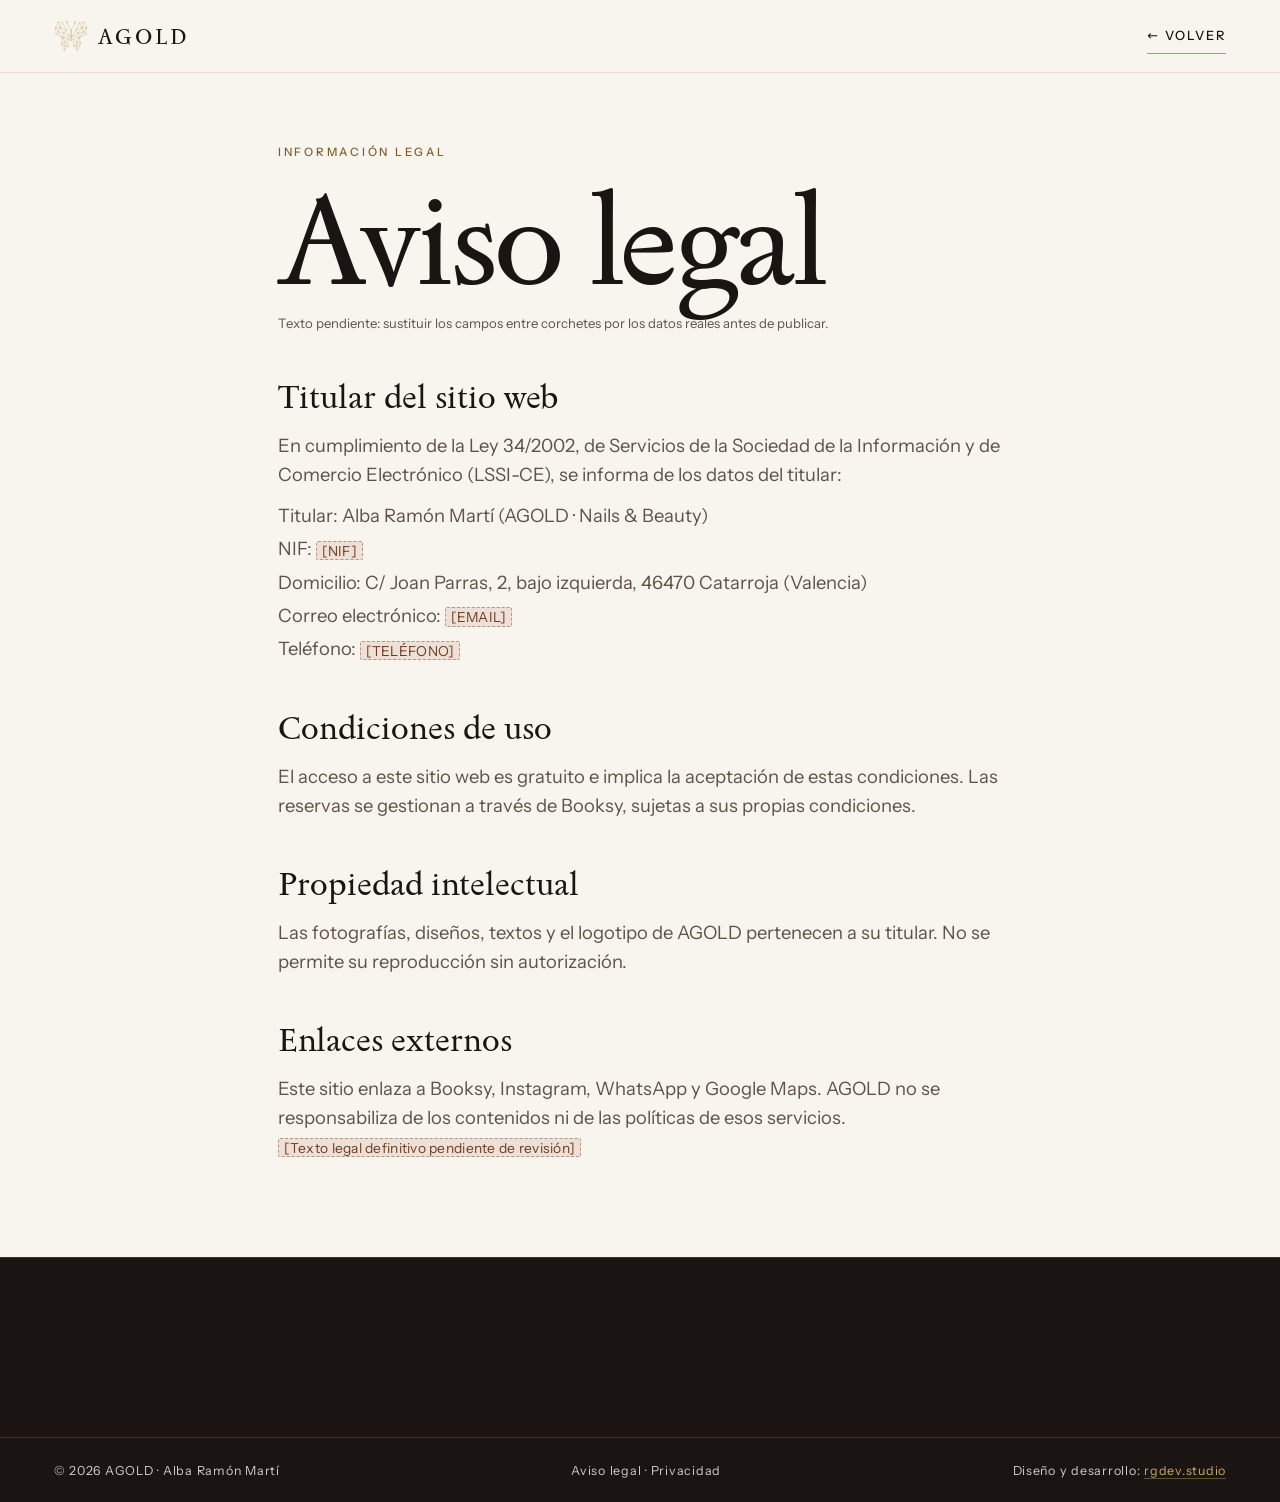
==== commit 083ee7d4: "Titulares: revelado con barrido para no cortar la cursiva - Las líneas ya no usan overflow:hidden; u" ====
--- a/aviso-legal.html
+++ b/aviso-legal.html
@@ -6,7 +6,7 @@
   <title>Aviso legal | AGOLD · Nails &amp; Beauty</title>
   <meta name="robots" content="noindex">
   <link rel="icon" href="favicon.svg" type="image/svg+xml">
-  <link rel="stylesheet" href="css/styles.css">
+  <link rel="stylesheet" href="css/styles.css?v=4">
 </head>
 <body>
   <header class="nav is-solid">
--- a/css/styles.css
+++ b/css/styles.css
@@ -4,24 +4,19 @@
    ════════════════════════════════════════════════════════════════ */
 
 @font-face {
-  font-family: 'Imbue';
-  src: url('../assets/fonts/imbue-var.woff2') format('woff2');
-  font-weight: 100 900; font-style: normal; font-display: swap;
+  font-family: 'Sedan';
+  src: url('../assets/fonts/sedan.woff2') format('woff2');
+  font-weight: 400; font-style: normal; font-display: swap;
 }
 @font-face {
-  font-family: 'Redaction';
-  src: url('../assets/fonts/redaction-italic.woff2') format('woff2');
+  font-family: 'Sedan';
+  src: url('../assets/fonts/sedan-italic.woff2') format('woff2');
   font-weight: 400; font-style: italic; font-display: swap;
 }
 @font-face {
-  font-family: 'Ysabeau';
-  src: url('../assets/fonts/ysabeau-var.woff2') format('woff2');
-  font-weight: 1 1000; font-style: normal; font-display: swap;
-}
-@font-face {
-  font-family: 'Syne';
-  src: url('../assets/fonts/syne-500.woff2') format('woff2');
-  font-weight: 500; font-style: normal; font-display: swap;
+  font-family: 'Instrument Sans';
+  src: url('../assets/fonts/instrument-sans-var.woff2') format('woff2');
+  font-weight: 400 700; font-style: normal; font-display: swap;
 }
 
 :root {
@@ -39,10 +34,10 @@
   --tortoise: #6B3E22;
   --line: rgba(184, 151, 90, .55);
 
-  --f-display: 'Imbue', 'Didot', 'Bodoni 72', Georgia, serif;   /* titulares: didona condensada */
-  --f-italic: 'Redaction', 'Imbue', Georgia, serif;               /* acentos en cursiva caligráfica */
-  --f-sans: 'Ysabeau', 'Optima', 'Candara', system-ui, sans-serif;  /* texto e interfaz */
-  --f-label: 'Syne', 'Ysabeau', system-ui, sans-serif;            /* etiquetas en mayúsculas */
+  --f-display: 'Sedan', 'Iowan Old Style', 'Palatino Linotype', Georgia, serif;  /* titulares */
+  --f-italic: 'Sedan', 'Iowan Old Style', Georgia, serif;                       /* cursiva de acento */
+  --f-sans: 'Instrument Sans', system-ui, -apple-system, 'Segoe UI', sans-serif;  /* texto e interfaz */
+  --f-label: 'Instrument Sans', system-ui, sans-serif;                          /* etiquetas */
 
   --ease: cubic-bezier(0.22, 1, 0.36, 1);
   --gutter: clamp(1rem, 4.2vw, 3.75rem);
@@ -138,7 +133,6 @@
   font-family: var(--f-display); font-size: .95rem; color: var(--gold-text); letter-spacing: .04em;
   display: inline-flex; align-items: center; gap: 1rem;
 }
-.sec-num::after { content: ''; width: clamp(2.5rem, 6vw, 5rem); height: 1px; background: var(--gold); }
 
 .display {
   font-family: var(--f-display); font-weight: 400;
@@ -150,8 +144,10 @@
   font-family: var(--f-italic); font-style: italic; font-weight: 400; font-size: .8em; letter-spacing: -.01em;
   color: var(--gold-text); padding-right: .04em;
 }
-.line { display: block; overflow: hidden; padding: .04em 0 .14em; margin-bottom: -.12em; }
-.line > span { display: inline-block; will-change: transform; }
+/* Líneas de titular: se revelan con un barrido (clip-path) que al final se abre
+   más allá de la letra, para que las colas de la cursiva (j, y, q) nunca se corten */
+.line { display: block; }
+.line > span { display: inline-block; will-change: transform, clip-path; }
 .lead { font-size: clamp(1.15rem, 1.6vw, 1.4rem); line-height: 1.45; color: var(--ink); max-width: 34ch; }
 
 /* ─────────── Botones ─────────── */
@@ -319,19 +315,19 @@
   display: flex; flex-wrap: wrap; justify-content: center; column-gap: .24em;
   font-family: var(--f-display); font-weight: 400; font-size: clamp(3.6rem, 17.5vw, 11rem); line-height: .88; letter-spacing: -.04em;
 }
-.hero__title .line { flex-basis: 100%; padding-inline: .06em; }
+.hero__title .line { flex-basis: 100%; }
 .hero__title .br { display: none; }
 @media (min-width: 700px) {
   .hero__title { font-size: clamp(3.6rem, 12.2vw, 11rem); }
-  .hero__title .line { flex-basis: auto; padding-inline: 0; }
+  .hero__title .line { flex-basis: auto; }
   .hero__title .br { display: block; flex-basis: 100%; height: 0; }
 }
 .hero__sub { margin-top: clamp(1.4rem, 3vh, 2.2rem); font-size: .74rem; letter-spacing: .22em; text-transform: uppercase; color: var(--ink-soft); max-width: 62ch; }
 .hero__ctas { margin-top: 1.6rem; display: flex; flex-wrap: wrap; align-items: center; justify-content: center; gap: 1rem 2rem; }
 /* Estados iniciales de la secuencia de scroll (solo con movimiento y JS) */
-.motion .hero__title .line > span { transform: translateY(110%); }
+.motion .hero__title .line > span { transform: translateY(45%); clip-path: inset(0% -40% 100% -40%); }
 .motion [data-hero-fade] { opacity: 0; }
-.no-gsap .hero__title .line > span, .no-gsap [data-hero-fade] { transform: none !important; opacity: 1 !important; }
+.no-gsap .hero__title .line > span, .no-gsap [data-hero-fade] { transform: none !important; clip-path: none !important; opacity: 1 !important; }
 
 /* Movimiento reducido: hero estático, sin pin */
 .reduced .hero__stage { height: auto; min-height: 100svh; display: flex; flex-direction: column; justify-content: center; padding: calc(var(--nav-h) + 1rem) 0 6.5rem; }
@@ -719,47 +715,46 @@
   *, *::before, *::after { animation-duration: .001ms !important; animation-iteration-count: 1 !important; transition-duration: .001ms !important; }
 }
 
-/* ─────────── Sistema tipográfico: Imbue · Redaction · Syne · Ysabeau ─────────── */
-.display, .hero__title, .menu__txt, .manifesto__text, .footer__giant { font-weight: 280; }
-.display { font-size: clamp(3.6rem, 13vw, 11.5rem); line-height: .86; letter-spacing: -.025em; }
-.display--xl { font-size: clamp(3.8rem, 14vw, 13rem); }
-.hero__title { letter-spacing: -.025em; line-height: .84; }
-.nav__word, .pl__price, .care__big, .stats strong, .visit__address, .course__title, .note h3,
-.rcard blockquote, .tabs [role='tab'], .hp__note, .visit__map-fallback, .hero__rating strong, .sec-num, .detail__list .n { font-weight: 360; }
-.manifesto__text { font-size: clamp(2.3rem, 5.4vw, 4.6rem); line-height: 1.04; letter-spacing: -.015em; }
-.rcard blockquote { font-size: 1.55rem; line-height: 1.15; }
-.care__big { font-size: clamp(2.2rem, 4vw, 3.4rem); }
-.stats strong { font-size: clamp(2.6rem, 5.4vw, 4.6rem); }
-.pl__price { font-size: clamp(1.45rem, 2.2vw, 1.8rem); }
-.tabs [role='tab'] { font-size: clamp(1.6rem, 2.6vw, 2.3rem); }
-.visit__address { font-size: clamp(1.8rem, 2.8vw, 2.4rem); line-height: 1.05; }
-.course__title { font-size: clamp(2.1rem, 3.4vw, 2.9rem); }
-.note h3 { font-size: 1.6rem; }
-.menu__txt { font-size: clamp(3rem, 11vh, 8rem); line-height: .98; }
-.nav__word { font-size: 1.55rem; letter-spacing: .18em; }
-.manifesto__sign { font-family: var(--f-italic); font-size: 1.7rem; }
-.care__num { font-family: var(--f-italic); }
-.eyebrow, .btn, .link-arrow, .filter, .hp figcaption, .card__cap, .caption, .hero__kicker, .hero__rating, .hero__cue,
+/* ─────────── Sistema tipográfico: Sedan + Instrument Sans ─────────── */
+body { font-weight: 400; }
+.display { font-size: clamp(3.4rem, 12.5vw, 10rem); line-height: .92; letter-spacing: -.035em; }
+.display--xl { font-size: clamp(3.5rem, 13vw, 11rem); }
+.hero__title { font-size: clamp(3.6rem, 16.5vw, 11rem); line-height: .9; letter-spacing: -.04em; column-gap: .24em; }
+@media (min-width: 700px) { .hero__title { font-size: clamp(3.6rem, 10.6vw, 11rem); } }
+.works.is-pinned .works__head .display { font-size: clamp(3rem, 7.5vw, 7rem); }
+.display em, .hero__title em, .manifesto em, .hp__note em, .manifesto__sign, .care__num {
+  font-family: var(--f-italic); font-style: italic; font-weight: 400; font-size: 1em; letter-spacing: -.02em;
+}
+.manifesto__text { font-size: clamp(2rem, 4.4vw, 3.6rem); line-height: 1.14; letter-spacing: -.02em; }
+.menu__txt { font-size: clamp(2.6rem, 9.5vh, 7rem); }
+.nav__word { font-size: 1.3rem; letter-spacing: .16em; }
+.tabs [role='tab'] { font-size: clamp(1.35rem, 2.2vw, 1.9rem); }
+.rcard blockquote { font-size: 1.3rem; line-height: 1.3; }
+.eyebrow, .btn, .link-arrow, .filter, .hp figcaption, .card__cap, .hero__kicker, .hero__rating, .hero__cue,
 .hero__sub, .hero__skip, .nav__menu, .status, .course__tag, .course__meta dt, .footer__h, .menu__foot, .panel__group,
 .pl__name small, .pl__price small, .rcard footer, .stats li > span, .works__count, .viewer__caption, .viewer__count,
-.viewer__btn, .placeholder > span, .cursor__label, .note .n, .hours tr.is-today th::after {
-  font-family: var(--f-label); font-weight: 500;
-}
-.card__cap b { font-weight: 500; }
-.pl__name { font-weight: 520; font-size: 1.12rem; }
-.detail__list strong { font-weight: 600; }
-.lead { font-size: clamp(1.25rem, 1.8vw, 1.55rem); font-weight: 450; line-height: 1.38; }
-/* Escala ajustada a una didona condensada: titulares todavía más grandes */
-.display { font-size: clamp(4.4rem, 19vw, 13.5rem); }
-.display--xl { font-size: clamp(4.6rem, 20vw, 15rem); }
-.hero__title { font-size: clamp(4.4rem, 23vw, 15rem); column-gap: .2em; }
-@media (min-width: 700px) { .hero__title { font-size: clamp(4.4rem, 14.5vw, 15rem); } }
-.works.is-pinned .works__head .display { font-size: clamp(3.6rem, 10vw, 9rem); }
+.viewer__btn, .placeholder > span, .cursor__label, .note .n { font-weight: 500; }
+.pl__name { font-weight: 500; }
+.lead { font-weight: 400; }
 
 /* ─────────── Páginas legales ─────────── */
 .legal { padding-top: calc(var(--nav-h) + 4rem); padding-bottom: 6rem; max-width: 52rem; }
 .legal .display { font-size: clamp(3.6rem, 12vw, 8rem); margin: 1rem 0 1.5rem; }
-.legal h2 { font-family: var(--f-display); font-weight: 360; font-size: 2rem; margin: 2.5rem 0 .6rem; }
+.legal h2 { font-family: var(--f-display); font-weight: 400; font-size: 2rem; margin: 2.5rem 0 .6rem; }
 .legal p, .legal li { color: var(--ink-soft); max-width: 62ch; }
 .legal ul { display: grid; gap: .3rem; margin-top: .8rem; }
 .legal .nav { justify-content: space-between; }
+
+/* Pies de foto: número y título sin guiones, separados por aire */
+.hp figcaption, .card__cap, .viewer__caption { display: flex; flex-wrap: wrap; gap: .3rem 1.1rem; align-items: baseline; }
+.hp figcaption b, .card__cap b, .viewer__caption b { font-weight: 500; color: var(--gold-text); white-space: nowrap; }
+.viewer__caption { justify-content: center; }
+.viewer__caption b { color: var(--gold-on-dark); }
+@media (min-width: 900px) {
+  .detail .display { font-size: clamp(3.4rem, 7.4vw, 7.6rem); }
+  .display--xl { font-size: clamp(3.5rem, 9.6vw, 9.6rem); }
+}
+
+/* Las rejillas no deben crecer por contenido desplazable (pestañas, carruseles) */
+.services__grid > *, .visit__grid > *, .detail__grid > *, .about__grid > *, .training__grid > *, .footer__grid > * { min-width: 0; }
+html { overflow-x: clip; }
